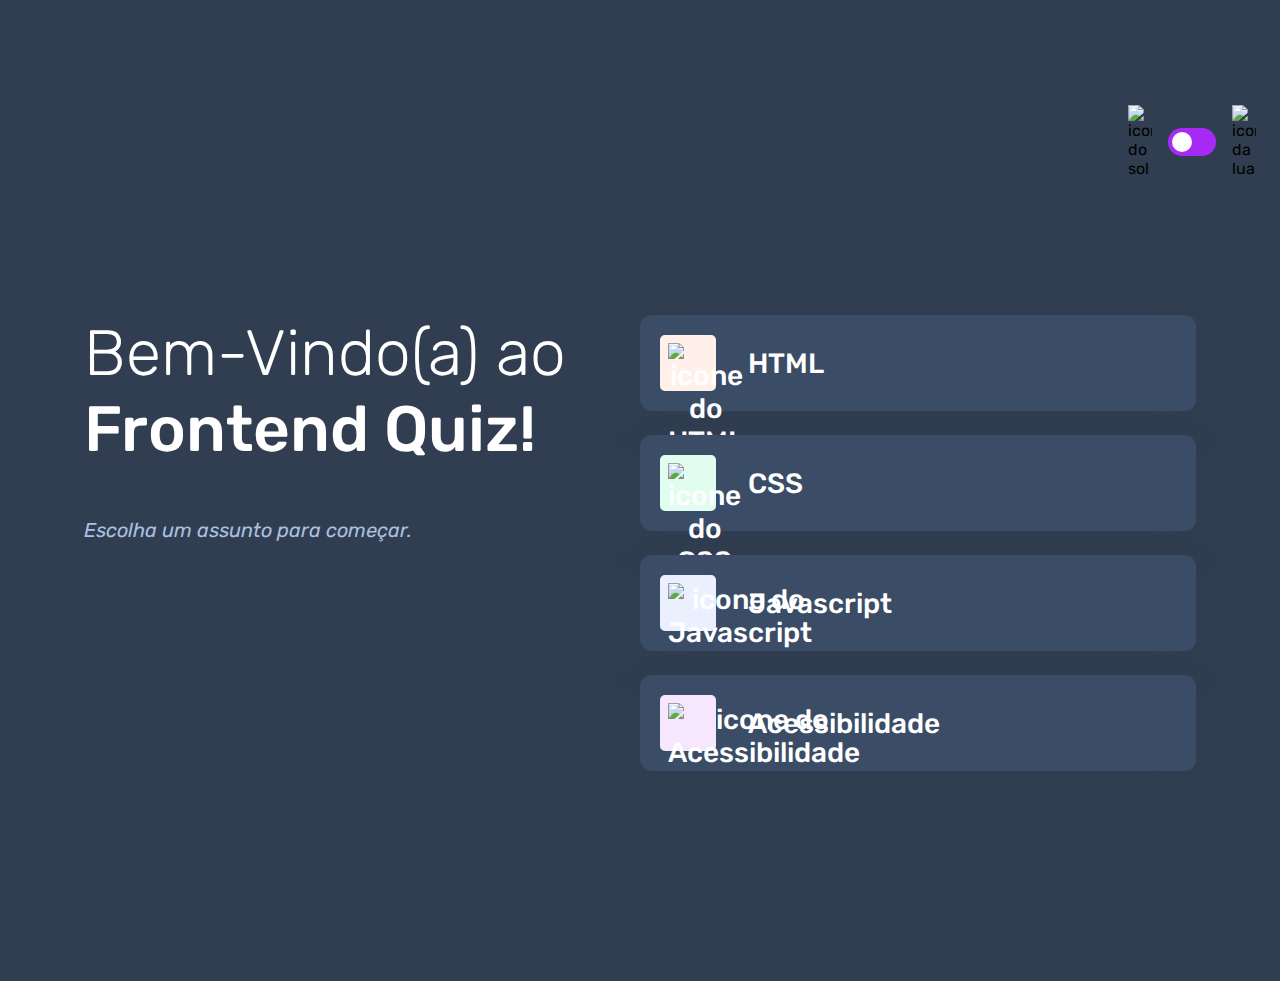
==== index.html @ 6f57760b "adaptação das cores" ====
<!DOCTYPE html>
<html lang="pt-BR">
<head>
    <meta charset="UTF-8">
    <meta name="viewport" content="width=device-width, initial-scale=1.0">
    <link rel="preconnect" href="https://fonts.googleapis.com">
    <link rel="preconnect" href="https://fonts.gstatic.com" crossorigin>
    <link href="https://fonts.googleapis.com/css2?family=Rubik:ital,wght@0,300..900;1,300..900&display=swap" rel="stylesheet">
    <link rel="stylesheet" href="style.css">
    <title>Quiz App</title>
</head>
<body class="escuro">
      <header>
        <div class="tema">
            <img src="./assets/images/icon-sun-dark.svg" alt="icone do sol">

            <button>
                <div></div>
            </button>
            <img src="./assets/images/icon-moon-dark.svg" alt="icone da lua">
        </div>
       </header>

       <main>
        <section class="boas_vindas">
            <h1>Bem-Vindo(a) ao <br> 
            <strong>Frontend Quiz!</strong>
            </h1>

            <p>Escolha um assunto para começar.</p>
        </section>

        <section class="assuntos">
            <button class="botao_html">
                <div>
                    <img src="./assets/images/icon-html.svg" alt="icone do HTML">
                </div>
                HTML
            </button>

            <button class="botao_css">
                <div>
                    <img src="./assets/images/icon-css.svg" alt="icone do CSS">
                </div>
                CSS
            </button>

            <button class="botao_javascript">
                <div>
                    <img src="./assets/images/icon-js.svg" alt="icone do Javascript">
                </div>
                Javascript
            </button>

            <button class="botao_acessibilidade">
                <div>
                    <img src="./assets/images/icon-accessibility.svg" alt="icone do Acessibilidade">
                </div>
                Acessibilidade
            </button>
        </section>
       </main>
</body>
</html>
---- style.css ----
* {
    margin: 0;
    padding: 0;
    box-sizing: border-box;
    font-family: "Rubik", sans-serif;
    -webkit-font-smoothing: antialiased;
}

:root{
    --bg-color: #f4f6fa;
    --puple: #a729f5;
    --primary-text-color: #313e51;
    --secondary-text-color: #626c71;
    --button-bg: #fff;
    --shadow: 0px 16px 40px 0px rgba(143, 160, 193, 0.14);
    --bg-html: #fff1e9;
    --bg-css: #e0fdef;
    --bg-javascript: #ebf0ff;
    --bg-acessibilidade: #f6e7ff;
    --white: #fff;
    --bg-mobile: url(./assets/images/pattern-background-mobile-light.svg);
    --bg-desktop: url(./assets/images/pattern-background-desktop-light.svg);
}
body.escuro{
    --bg-color: #313e51;
    --bg-mobile: url(./assets/images/pattern-background-mobile-dark.svg);
    --bg-desktop: url(./assets/images/pattern-background-desktop-dark.svg);
    --primary-text-color: #fff;
    --secondary-text-color: #abc1e1;
    --button-bg: #3b4d66;
    --shadow: 0px 16px 40px 0px rgba(49, 62, 81, 0.14);
}
body{
    height: 100vh;
    background: var(--bg-mobile) var(--bg-color);
    background-repeat: no-repeat;
    background-size: cover;
}
header{
    padding: 16px 24px;
    display: flex;
    justify-content: flex-end;
}
.tema{
    padding: 8px 0;
    display: flex;
    align-items: center;
    gap: 8px;
}
.tema img{
    width: 16px;
}
.tema button{
    height: 20px;
    width: 32px;
    background: var(--puple);
    border: 0;
    border-radius: 999px;
    padding: 4px;
}
.tema button div{
    background: var(--white);
    width: 12px;
    height: 12px;
    border-radius: 999px;
}
main{
    padding: 32px 24px;
}
.boas_vindas{
    margin-bottom: 40px;
}
.boas_vindas h1{
    font-size: 48px;
    font-weight: 300;
    color: var(--primary-text-color);
    margin-bottom: 16px;
}
.boas_vindas h1 strong{
    font-weight: 500;
}
.boas_vindas p{
    color: var(--secondary-text-color);
    font-size: 14px;
    line-height: 150%;
    font-style: italic;
}
.assuntos{
    display: flex;
    flex-direction: column;
    gap: 12px;
}
.assuntos button{
    border: none;
    background: var(--button-bg);
    display: flex;
    align-items: center;
    gap: 16px;
    padding: 12px;
    border-radius: 12px;
    box-shadow: var(--shadow);
    font-size: 18px;
    font-weight: 500;
    color: var(--primary-text-color);
}
.assuntos button div{
    width: 40px;
    height: 40px;
    padding: 5px;
    border-radius: 5px;
}
.assuntos button img{
    width: 100%;
}
.botao_html div{
    background: var(--bg-html);
}
.botao_css div{
    background: var(--bg-css);
}
.botao_javascript div{
    background: var(--bg-javascript);
}
.botao_acessibilidade div {
    background: var(--bg-acessibilidade);
}
@media(min-width: 1100px){
    body{
        background: var(--bg-desktop) var(--bg-color);
        background-size: cover;
        background-repeat: no-repeat;
    }
    header{
        margin-block: 81px;
    }
    .tema {
        gap: 16px;
    }
    .tema img{
        width: 24px;
    }
    .tema button{
        width: 48px;
        height: 28px;
    }
    .tema button div{
        width: 20px;
        height: 20px;
    }
    main{ 
        display: flex;
        max-width: 1160px;
        margin-inline: auto;
    }
    section{
        width: 100%;
    }
    .boas_vindas h1{
        font-size: 64px;
        margin-bottom: 48px;
    }
    .boas_vindas p{
        font-size: 20px;
    }
    .assuntos{
        gap: 24px;
    }
    .assuntos button{
        font-size: 28px;
        padding: 20px;
        gap: 32px;
    }
    .assuntos button div{
        width: 56px;
        height: 56px;
        padding: 8px;
    }
}
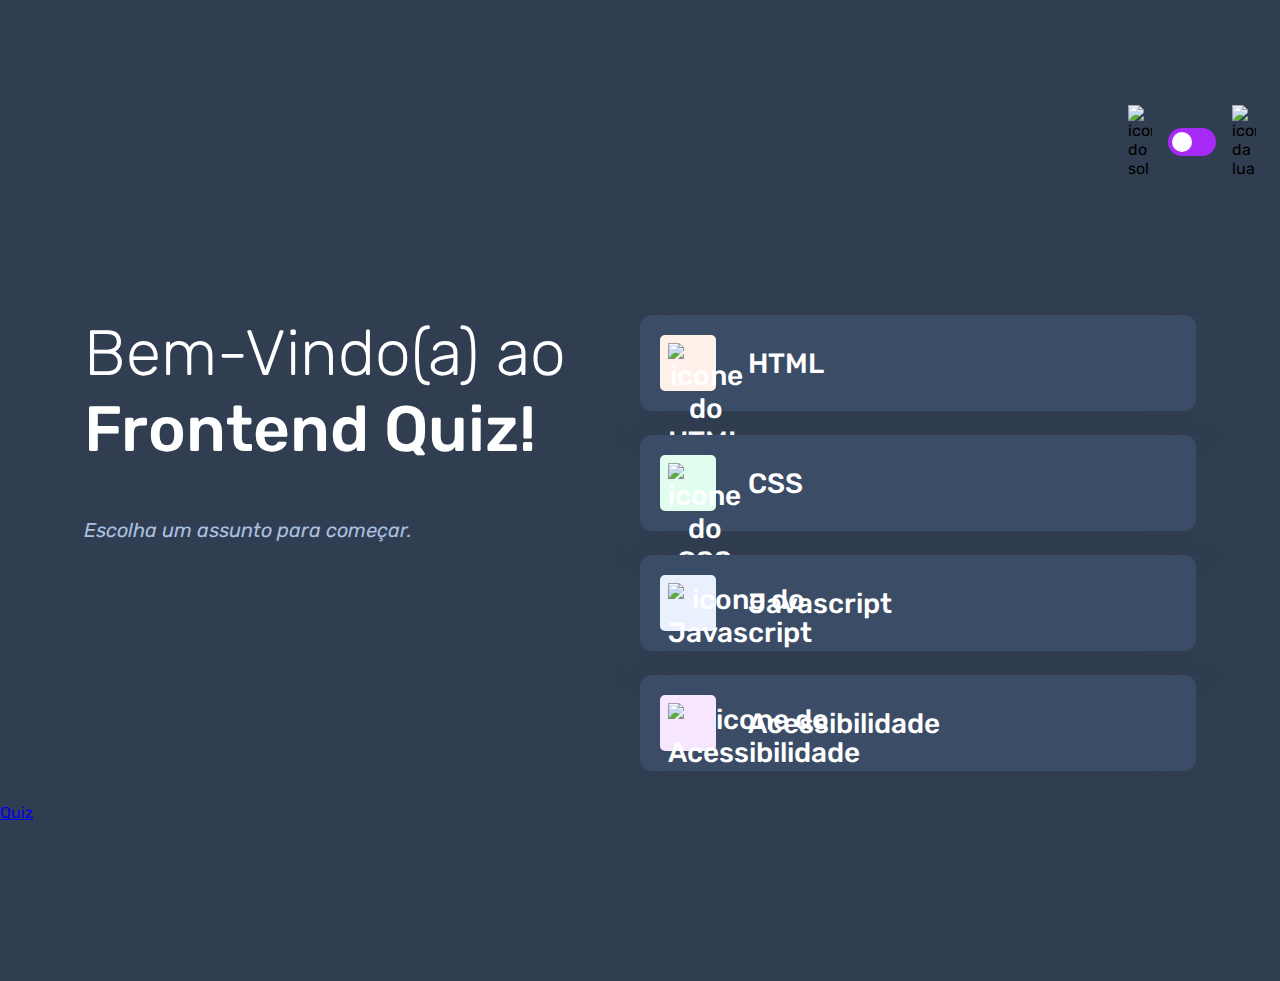
==== commit 19a25936: "Criação da pagina do quiz" ====
--- a/index.html
+++ b/index.html
@@ -60,5 +60,6 @@
             </button>
         </section>
        </main>
+       <a href="/pages/quiz/quiz.html">Quiz</a>
 </body>
 </html>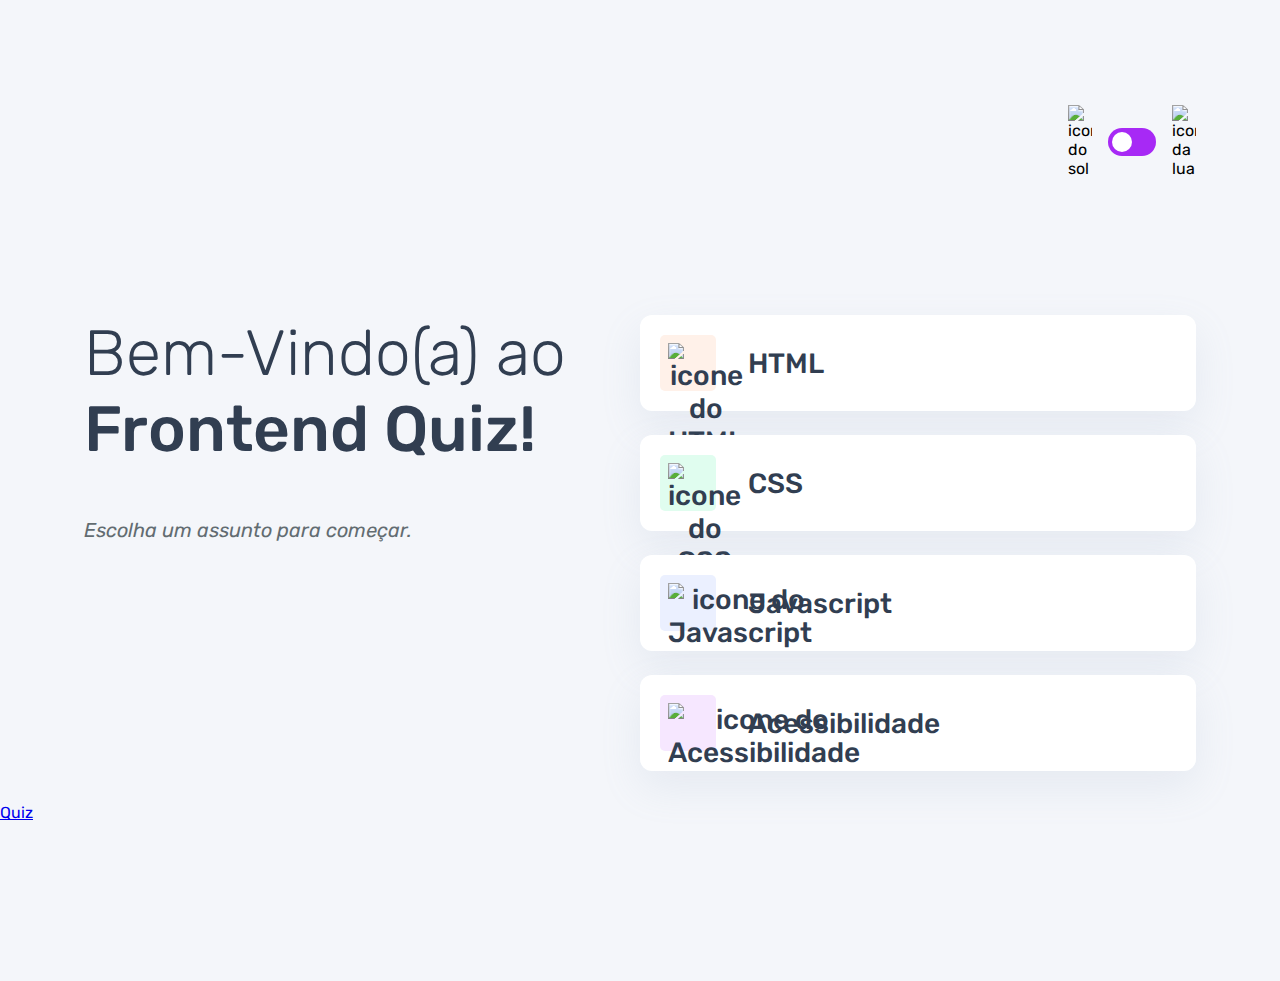
==== commit 276a25e8: "primeiros ajustes no java script" ====
--- a/index.html
+++ b/index.html
@@ -7,9 +7,10 @@
     <link rel="preconnect" href="https://fonts.gstatic.com" crossorigin>
     <link href="https://fonts.googleapis.com/css2?family=Rubik:ital,wght@0,300..900;1,300..900&display=swap" rel="stylesheet">
     <link rel="stylesheet" href="style.css">
+    <script src="./script.js" defer></script>
     <title>Quiz App</title>
 </head>
-<body class="escuro">
+<body>
       <header>
         <div class="tema">
             <img src="./assets/images/icon-sun-dark.svg" alt="icone do sol">
@@ -60,6 +61,6 @@
             </button>
         </section>
        </main>
-       <a href="/pages/quiz/quiz.html">Quiz</a>
+        <a href="/pages/quiz/quiz.html">Quiz</a>
 </body>
 </html>--- a/style.css
+++ b/style.css
@@ -40,6 +40,8 @@
     padding: 16px 24px;
     display: flex;
     justify-content: flex-end;
+    max-width: 1160px;
+    margin-inline: auto;
 }
 .tema{
     padding: 8px 0;
@@ -57,6 +59,7 @@
     border: 0;
     border-radius: 999px;
     padding: 4px;
+    display: flex;
 }
 .tema button div{
     background: var(--white);
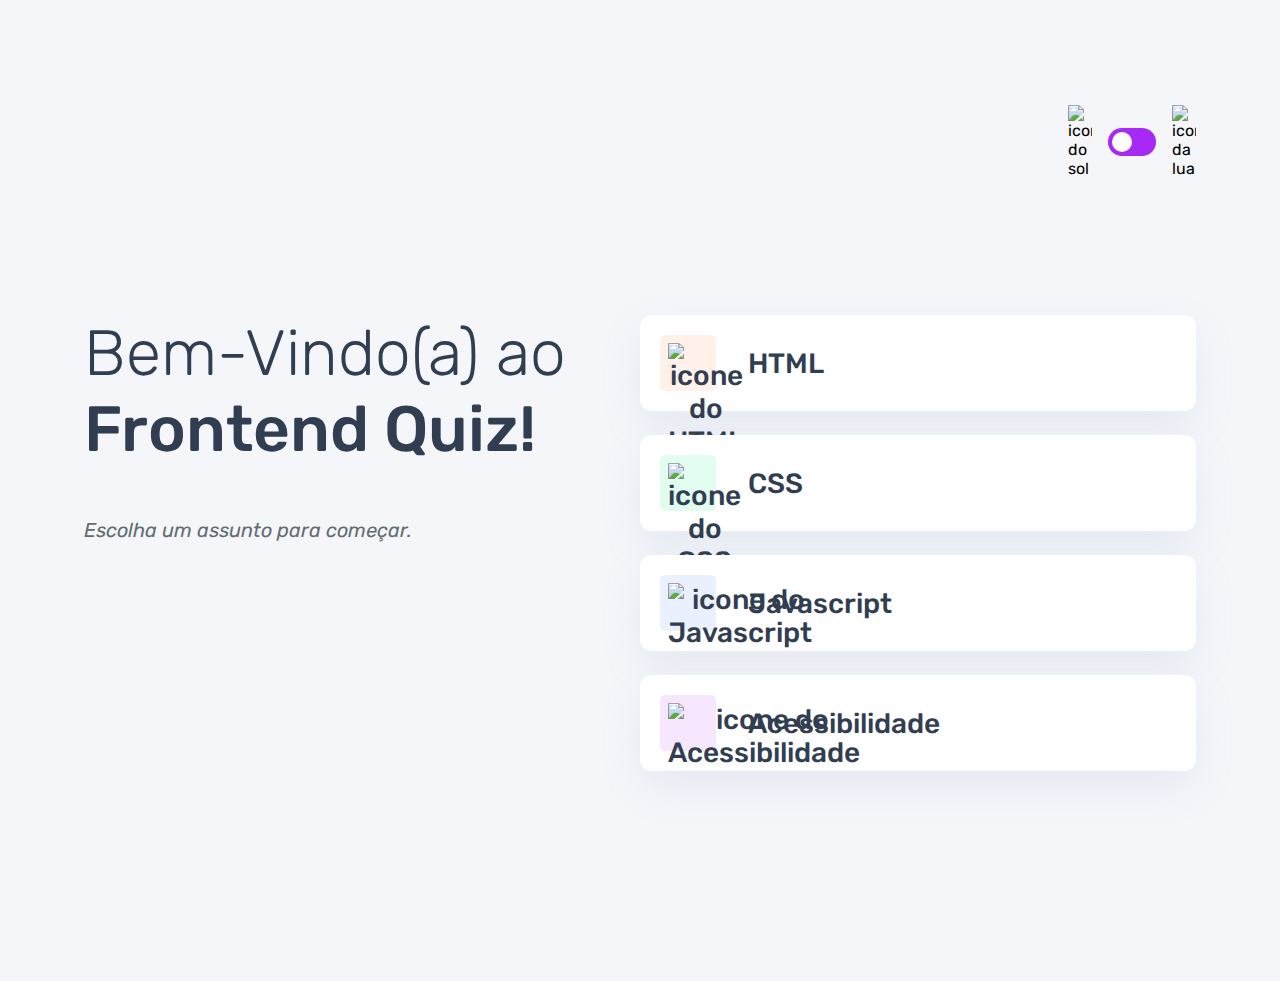
==== commit cdb692ab: "adicionando a função para escolher o tema do quiz no index.html" ====
--- a/index.html
+++ b/index.html
@@ -7,7 +7,7 @@
     <link rel="preconnect" href="https://fonts.gstatic.com" crossorigin>
     <link href="https://fonts.googleapis.com/css2?family=Rubik:ital,wght@0,300..900;1,300..900&display=swap" rel="stylesheet">
     <link rel="stylesheet" href="style.css">
-    <script src="./script.js" defer></script>
+    <script src="./script.js" type="module" defer></script>
     <title>Quiz App</title>
 </head>
 <body>
@@ -60,7 +60,6 @@
                 Acessibilidade
             </button>
         </section>
-       </main>
-        <a href="/pages/quiz/quiz.html">Quiz</a>
+        </main>
 </body>
 </html>--- a/style.css
+++ b/style.css
@@ -60,6 +60,7 @@
     border-radius: 999px;
     padding: 4px;
     display: flex;
+    cursor: pointer;
 }
 .tema button div{
     background: var(--white);
@@ -105,6 +106,7 @@
     font-size: 18px;
     font-weight: 500;
     color: var(--primary-text-color);
+    cursor: pointer;
 }
 .assuntos button div{
     width: 40px;
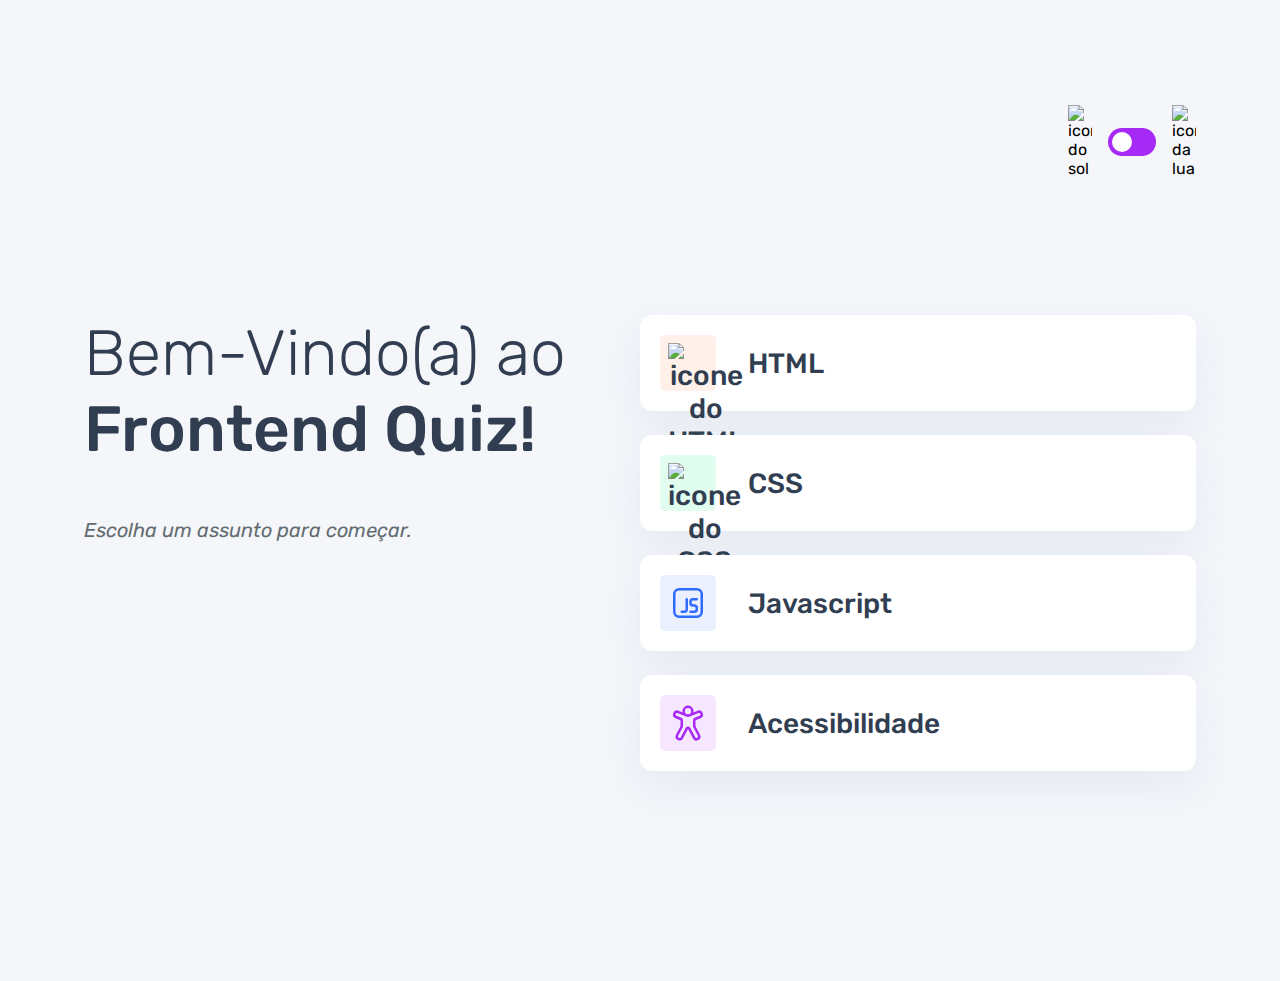
==== commit 2847f8b1: "alteração dinâmica do assunto da página" ====
--- a/index.html
+++ b/index.html
@@ -48,14 +48,14 @@
 
             <button class="botao_javascript">
                 <div>
-                    <img src="./assets/images/icon-js.svg" alt="icone do Javascript">
+                    <img src="./assets/images/icon-javascript.svg" alt="icone do Javascript">
                 </div>
                 Javascript
             </button>
 
             <button class="botao_acessibilidade">
                 <div>
-                    <img src="./assets/images/icon-accessibility.svg" alt="icone do Acessibilidade">
+                    <img src="./assets/images/icon-acessibilidade.svg" alt="icone do Acessibilidade">
                 </div>
                 Acessibilidade
             </button>
